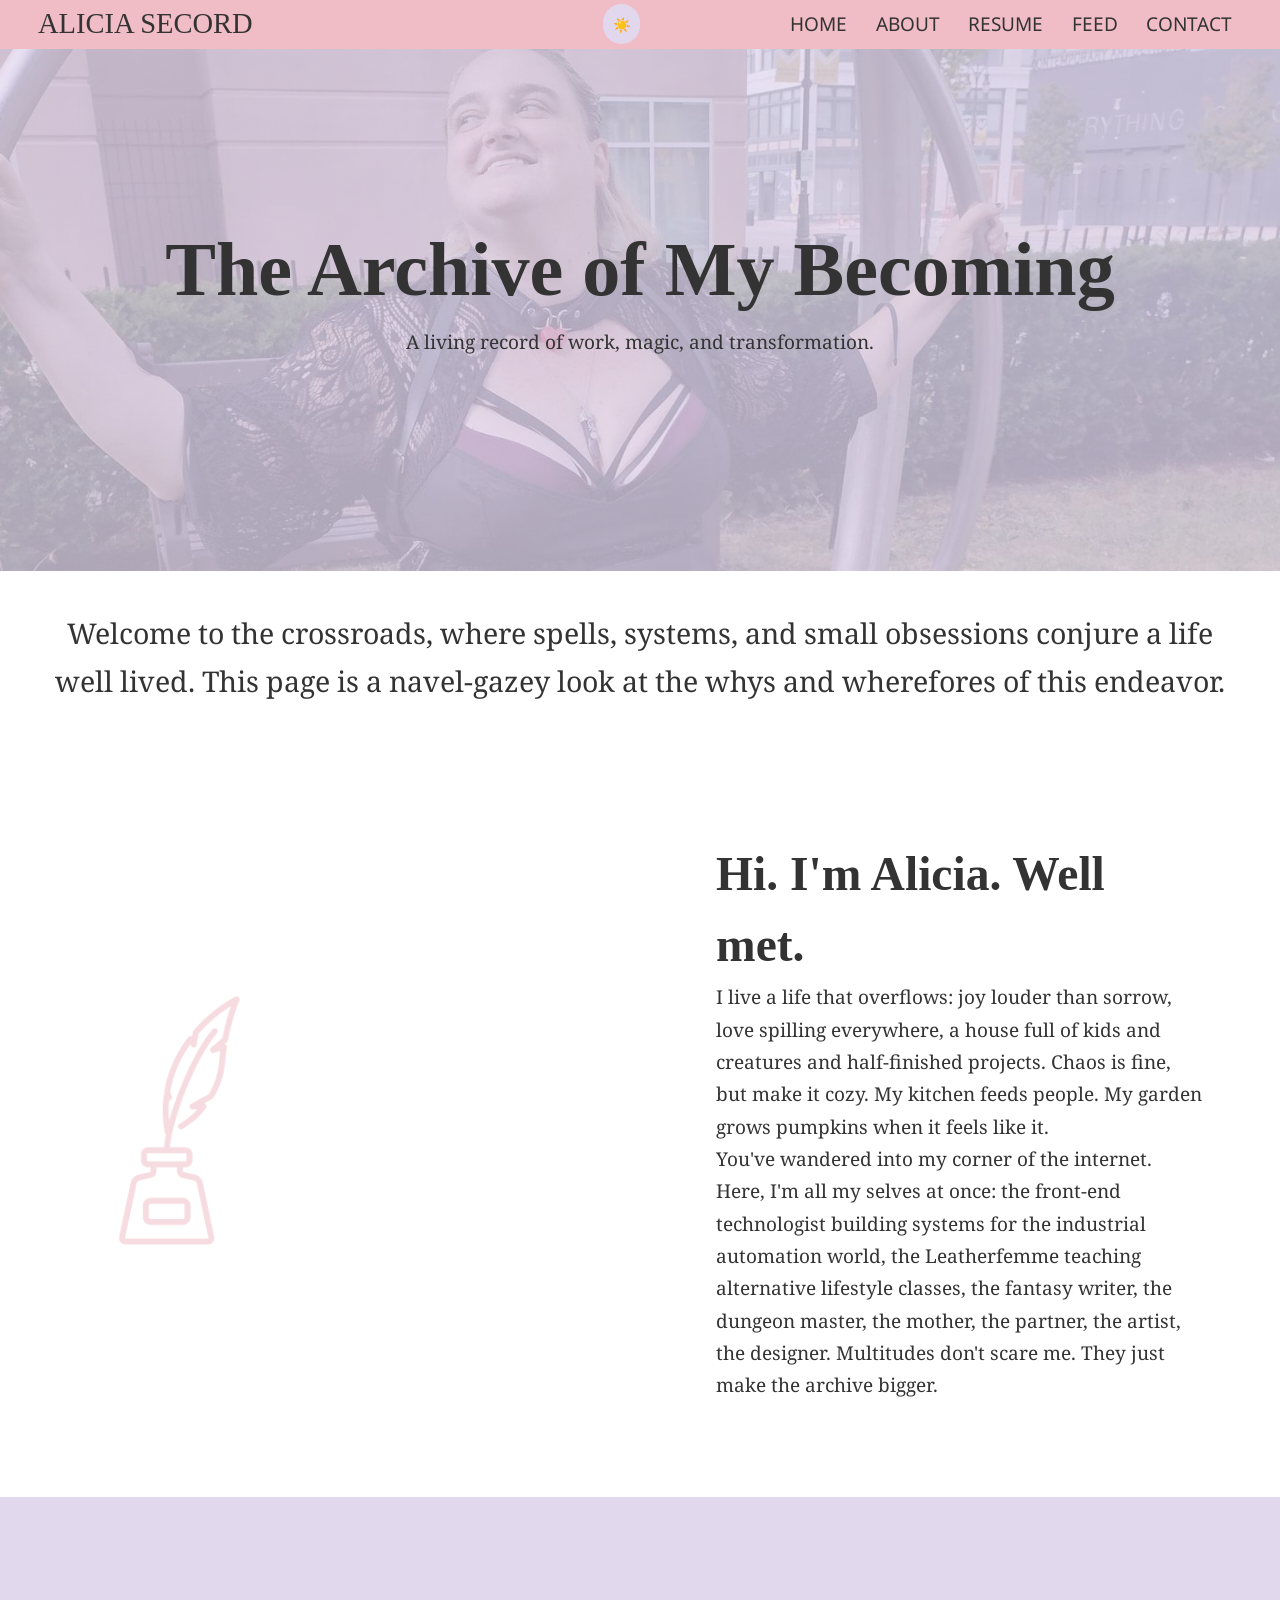
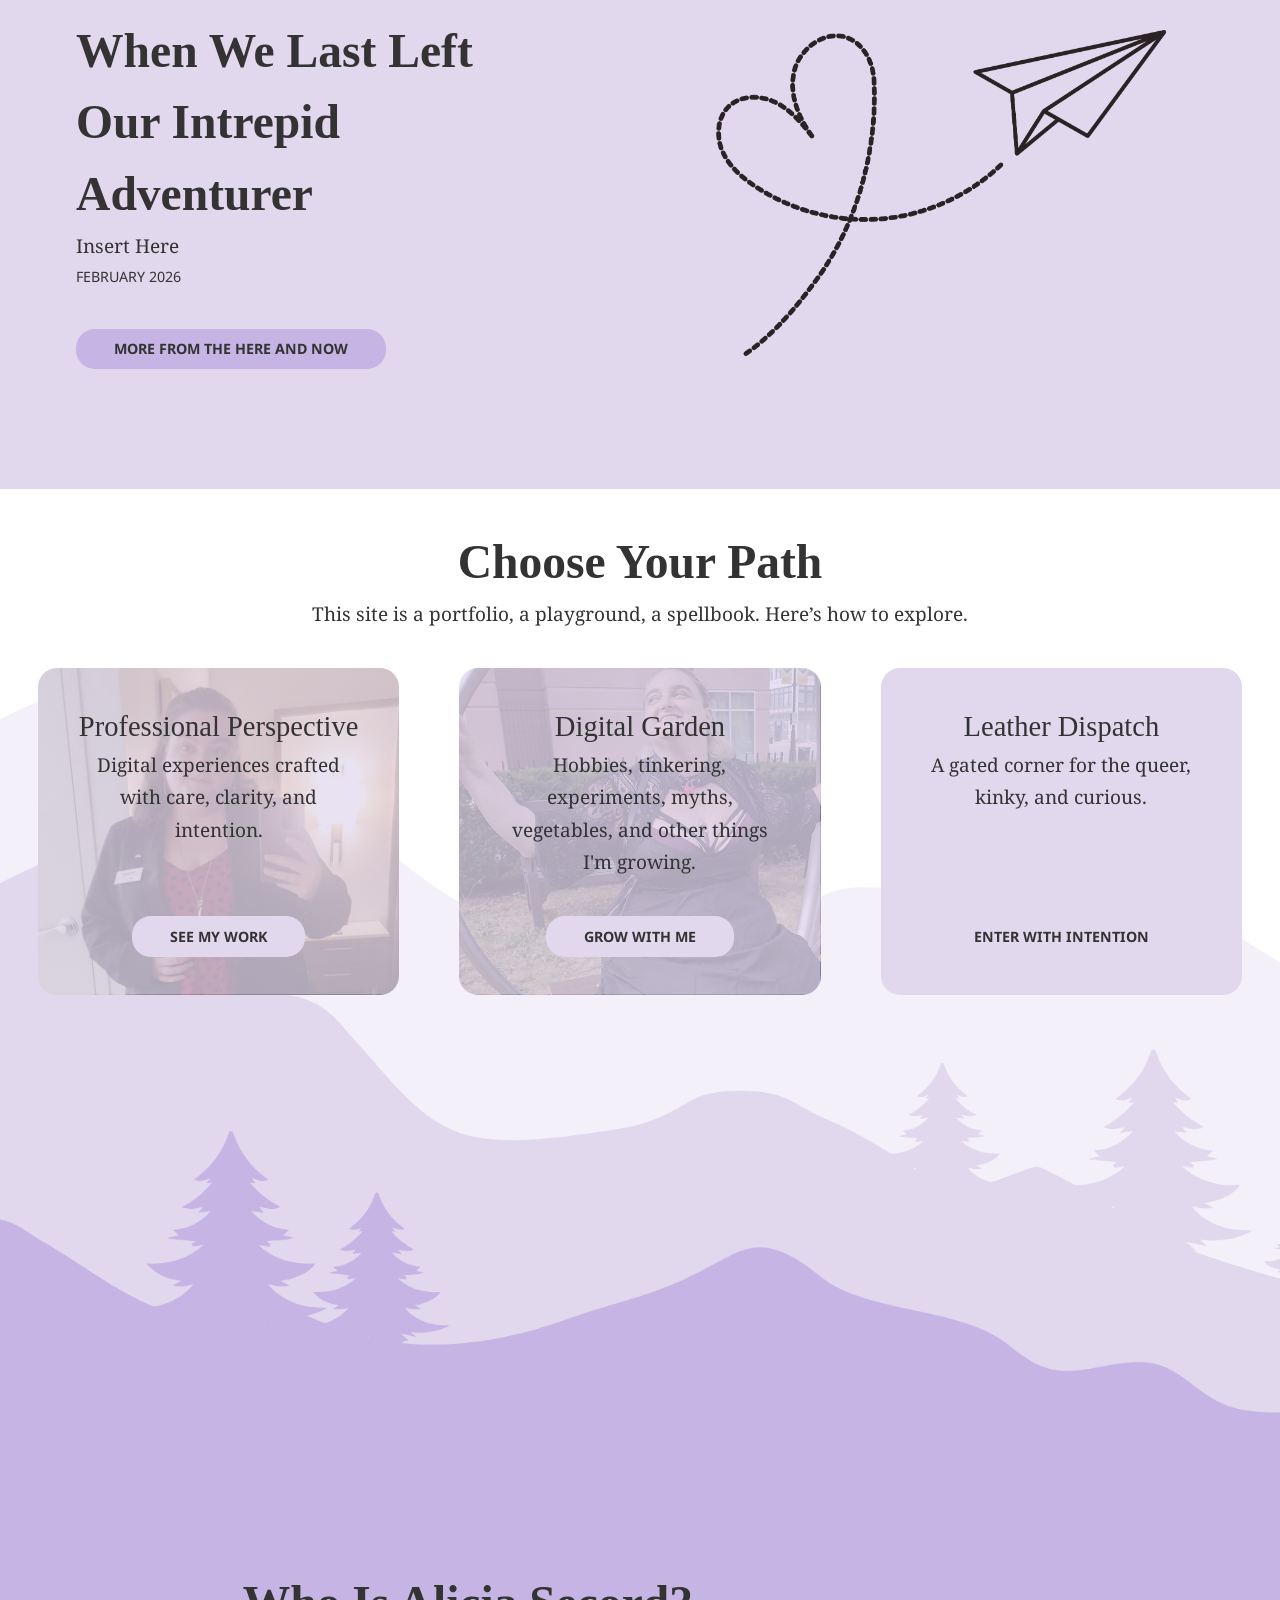
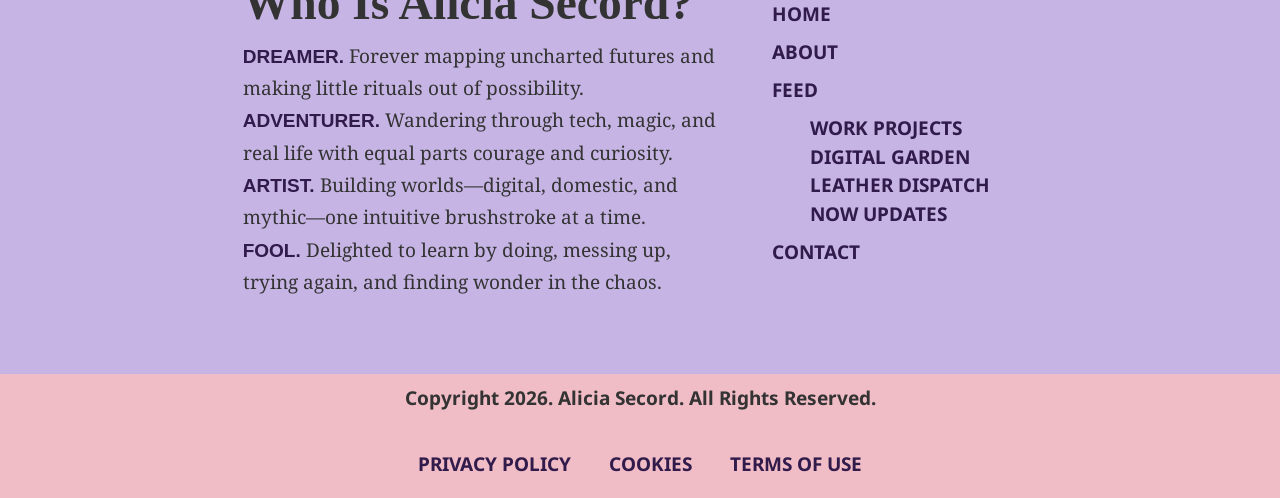
==== about.html @ f63d7ce2 "Updated images to webp format" ====
<!DOCTYPE html>
<html data-theme="system">
<head>
    <title>About the Artist | Alicia Secord</title>

    <meta name="description" content="About page for Alicia Secord's personal website.">
    <meta name="robots" content="index, follow">
    <meta name="viewport" content="width=device-width, initial-scale=1.0">
    <meta charset="UTF-8">
    <meta name="author" content="Alicia Secord">
    <meta http-equiv="content-language" content="en">
    <meta name="rating" content="mature" />

    <meta property="og:title" content="About the Artist | Alicia Secord" />
    <meta property="og:description" content="About page for Alicia Secord's personal website." />
    <meta property="og:image" content="" />

    <link rel="canonical" href="https://aliciasecord.com">
    <link rel="stylesheet" href="styles.css"> 

    <link rel="preconnect" href="https://fonts.googleapis.com">
    <link rel="preconnect" href="https://fonts.gstatic.com" crossorigin>
    <link href="https://fonts.googleapis.com/css2?family=IM+Fell+DW+Pica:ital@0;1&family=Noto+Sans:ital,wght@0,100..900;1,100..900&family=Noto+Serif:ital,wght@0,100..900;1,100..900&display=swap" rel="stylesheet">
</head>

<body>
    <!-- ======================
     GLOBAL HEADER
     ====================== -->
    <header>
        <div class="inner">
            <div id="header-label"><p>Alicia Secord</p> 
                <button id="theme-toggle" class="btn btn-main" aria-label="Toggle color theme">🌙</button>
                <button id="nav-toggle">☰</button></div>
            <nav id="nav-main" class="mobile-hide">
                <a href="/">Home</a>
                <a href="/about">About</a>
                <a href="/resume">Resume</a>
                <a href="/feed">Feed</a>
                <a href="/contact">Contact</a>
            </nav>
        </div>
    </header>
    <!-- ======================
     PAGE MAIN
     ====================== -->
    <main>
        <section class="background-image hero" id="about-hero">
            <h1>The Archive of My Becoming</h1>
            <p>A living record of work, magic, and transformation.</p>
        </section>
        <section id="about-intro" class="inner padded text-center">
            <p class="larger">Welcome to the crossroads, where spells, systems, and small obsessions conjure a life well lived. This page is a navel-gazey look at the whys and wherefores of this endeavor.</p>
        </section>
        <section class="inner img-module img-left">
            <img class="dark-icon object-contain" src="images/dark-ink-icon.webp" alt="">
            <img class="light-icon object-contain" src="images/light-ink-icon.webp" alt="">
            <div class="text-col">
                <h2>Hi. I'm Alicia. Well met.</h2>
                <p>I live a life that overflows: joy louder than sorrow, love spilling everywhere, a house full of kids and creatures and half-finished projects. Chaos is fine, but make it cozy. My kitchen feeds people. My garden grows pumpkins when it feels like it.</p>

                <p>You've wandered into my corner of the internet. Here, I'm all my selves at once: the front-end technologist building systems for the industrial automation world, the Leatherfemme teaching alternative lifestyle classes, the fantasy writer, the dungeon master, the mother, the partner, the artist, the designer. Multitudes don't scare me. They just make the archive bigger.</p>
            </div>
        </section>
        <section class="inner img-module img-right bg-secondary">
            <img class="dark-icon object-contain" src="images/blast-icon.webp" alt="">
            <img class="light-icon object-contain" src="images/airplane-icon.webp" alt="">
            <div class="text-col">
                <h2>When We Last Left Our Intrepid Adventurer</h2>
                <p id="now-update">Insert Here</p>
                <time id="now-update-timestamp">February 2026</time>
                <p><a class="btn btn-secondary" href="/now" title="">More From the Here and Now</a></p>
            </div>
        </section>
        <section class="inner padded text-center" id="choose-your-path">
            <h2>Choose Your Path</h2>
            <p>This site is a portfolio, a playground, a spellbook. Here’s how to explore.</p>
            <div class="three-across">
                <article class="background-image" id="home-professional">
                    <div>
                        <h3>Professional Perspective</h3>
                        <p>Digital experiences crafted with care, clarity, and intention.</p>
                    </div>
                    <a class="btn btn-main" href="/work" title="">See My Work</a>
                </article>
                <article class="background-image" id="home-personal">
                    <div>
                        <h3>Digital Garden</h3>
                        <p>Hobbies, tinkering, experiments, myths, vegetables, and other things I'm growing.</p>
                    </div>
                    <a class="btn btn-main" href="/hobbies" title="">Grow with Me</a>
                </article>
                <article class="background-image" id="home-leather">
                    <div>
                        <h3>Leather Dispatch</h3>
                        <p>A gated corner for the queer, kinky, and curious.</p>
                    </div>
                    <a class="btn btn-main" href="/dispatch" title="">Enter with Intention</a>
                </article>
            </div>
        </section>
    </main>
    <!-- ======================
     GLOBAL FOOTER
     ====================== -->
    <footer>
        <div id="footer-bg-img">&nbsp;</div>
        <div id="footer-bg">        
        <div class="inner">
        <section id="footer-left">
            <h2>Who Is Alicia Secord?</h2>
            <p><mark class="bold">Dreamer.</mark> Forever mapping uncharted futures and making little rituals out of possibility.</p>
            <p><mark class="bold">Adventurer.</mark> Wandering through tech, magic, and real life with   equal parts courage and curiosity.</p>
            <p><mark class="bold">Artist.</mark> Building worlds—digital, domestic, and mythic—one intuitive brushstroke at a time.</p>
            <p><mark class="bold">Fool.</mark> Delighted to learn by doing, messing up, trying again, and finding wonder in the chaos.</p>
        </section>
        <section id="footer-nav">
            <a href="/">Home</a>
            <a href="/about">About</a>
            <a href="/feed">Feed</a>
            <div class="footer-subnav">
                <a href="/feed/work-projects">Work Projects</a>
                <a href="/feed/digital-garden">Digital Garden</a>
                <a href="/feed/leather-dispatch">Leather Dispatch</a>
                <a href="/feed/updates">Now Updates</a>
            </div>
            <a href="/contact">Contact</a>
        </section>
        </div>
        </div>
        <section id="footer-copyright">
            <h2>Copyright 2026. Alicia Secord. All Rights Reserved.</h2>
            <div class="flex-row justify-center" id="footer-terms">
                <a class="/terms/privacy-policy">Privacy Policy</a>
                <a class="/terms/cookies">Cookies</a>
                <a class="/terms/terms-of-use">Terms of Use</a>
            </div>
        </section>
    </footer>

    <script src="scripts/theme.js"></script>
    <script src="scripts/menu.js"></script>
    <script src="scripts/fuel.js"></script>

</body>
</html>
---- styles.css ----
@charset "UTF-8";

@layer reset, theme, utilities;

@import "styles/reset.css" layer(reset);
@import "styles/theme.css" layer(theme);
@import "styles/utilities.css" layer(utilities);
@import "styles/components.css" layer(components);
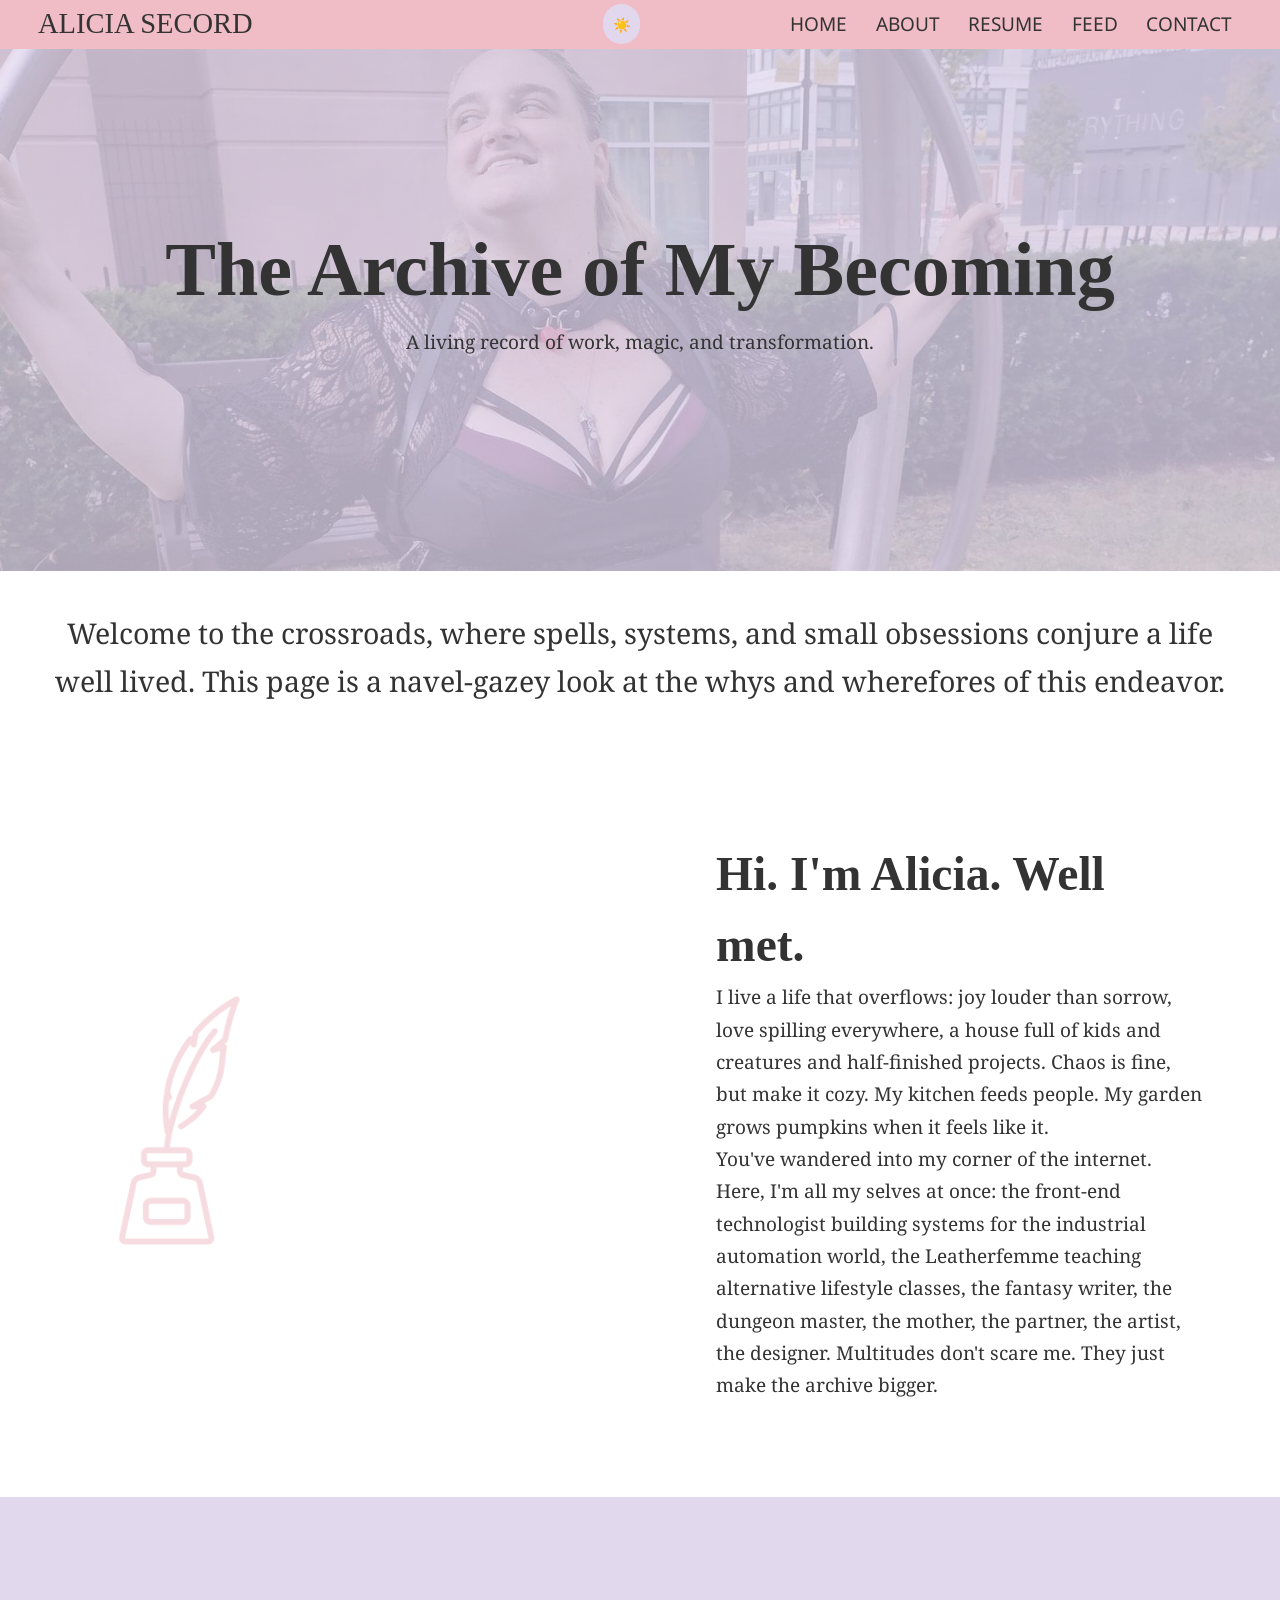
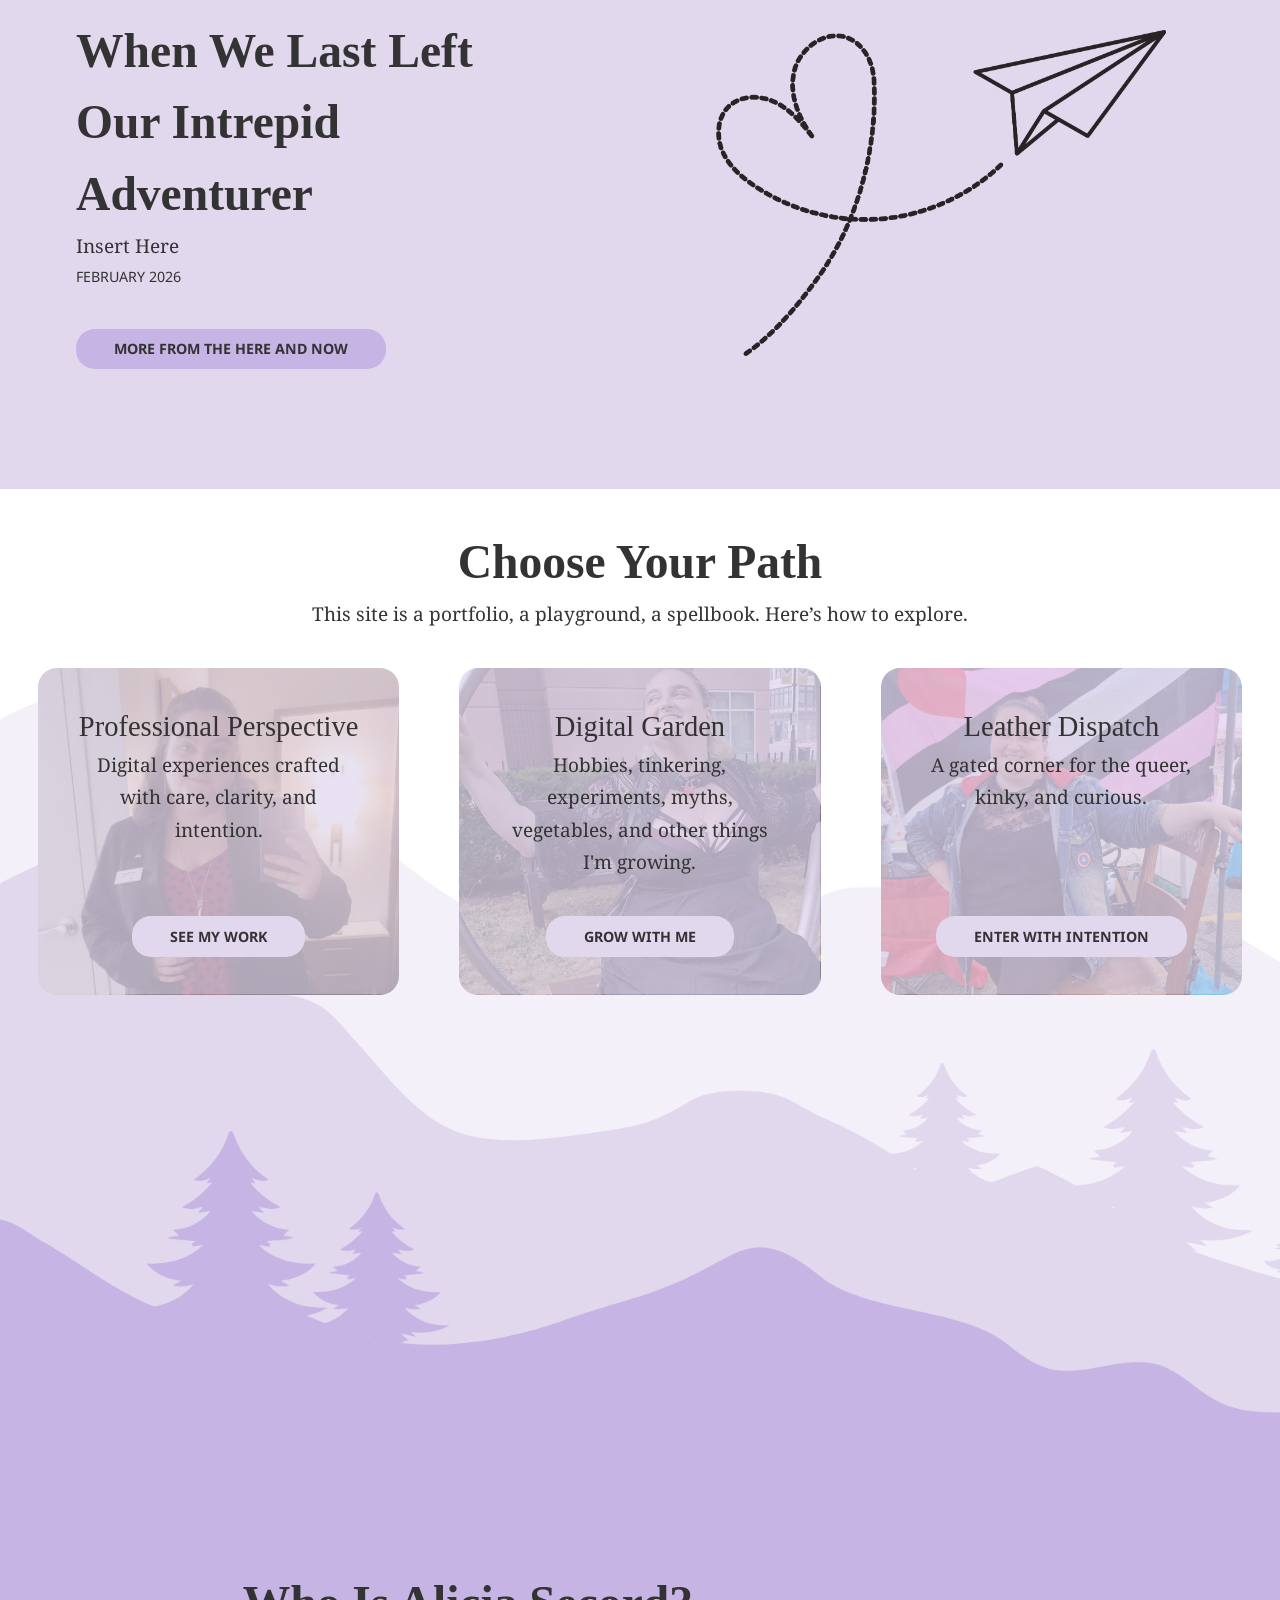
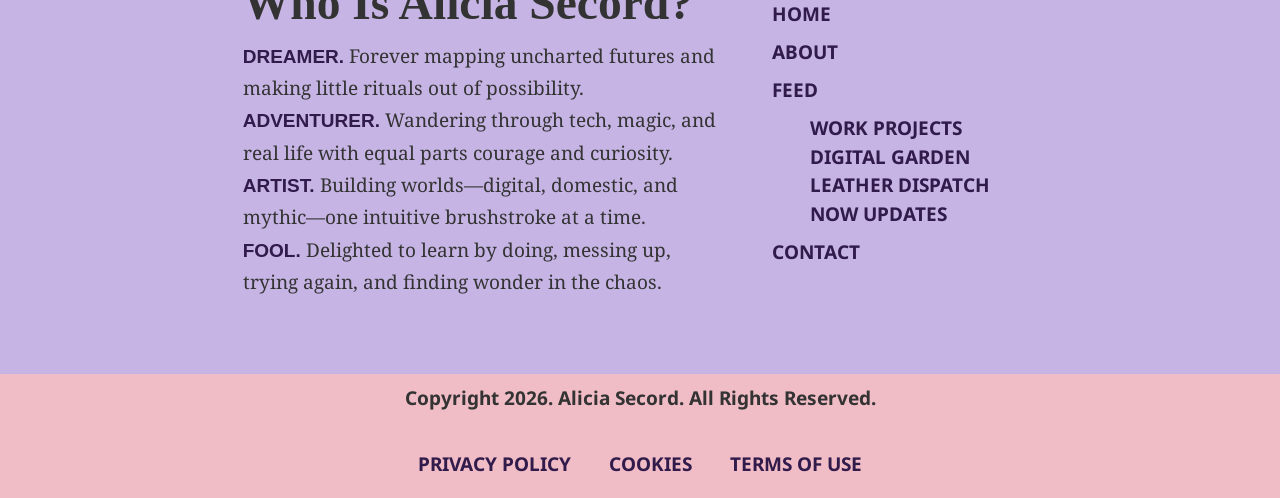
==== commit c0ece6b0: "Update language markers" ====
--- a/about.html
+++ b/about.html
@@ -1,5 +1,5 @@
 <!DOCTYPE html>
-<html data-theme="system">
+<html data-theme="system" lang="en">
 <head>
     <title>About the Artist | Alicia Secord</title>
 
